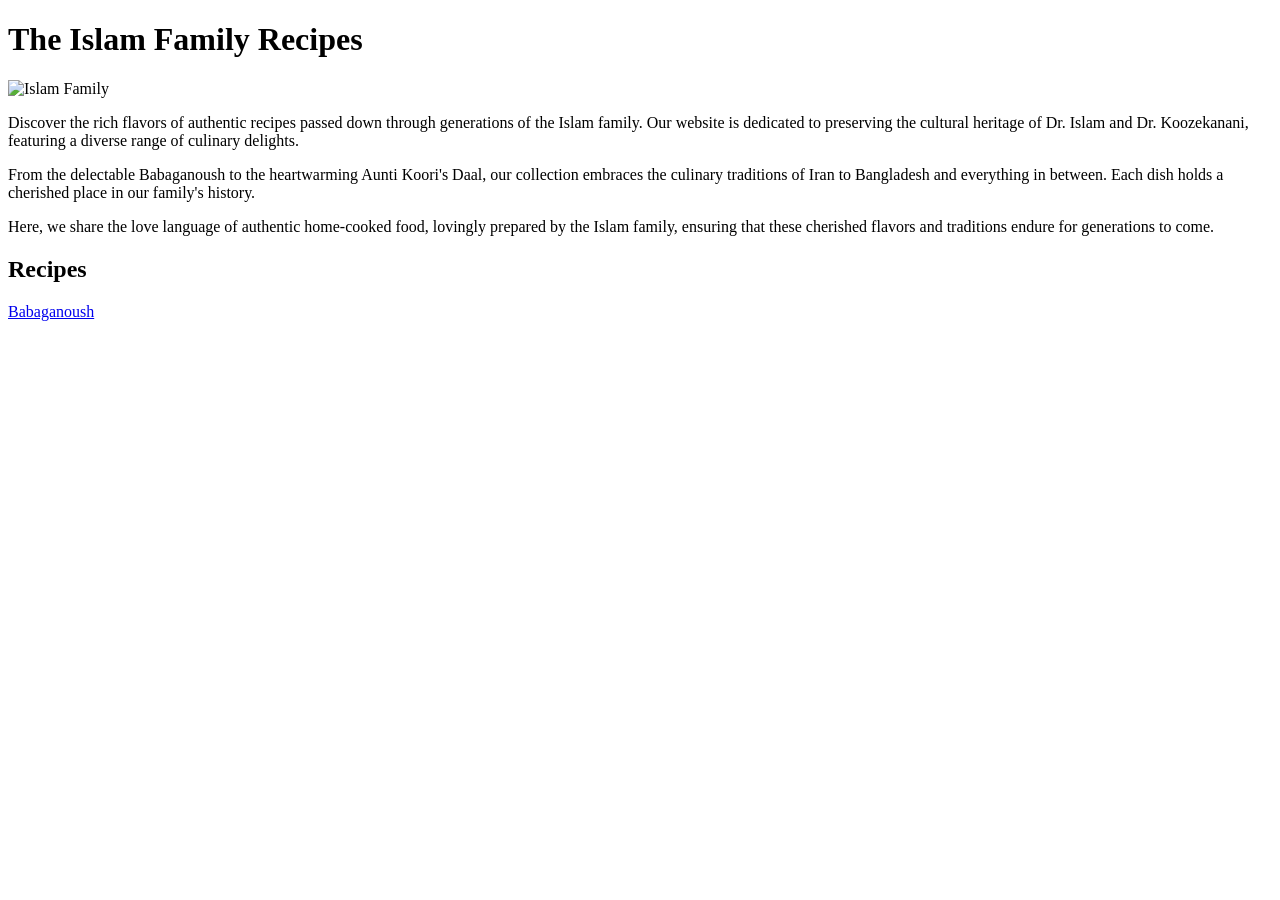
==== index.html @ 36fb1142 "Adding first skeleton attempt" ====
<!DOCTYPE html>
<html lang="en">
<head>
    <meta charset="UTF-8">
    <meta name="viewport" content="width=device-width, initial-scale=1.0">
    <title>Islam Recipes</title>
</head>
<body>
    <h1>
        The Islam Family Recipes
    </h1>
    <img src="./images/fam.png" alt="Islam Family"
    width="400"
    heigh="300">
    <p>Discover the rich flavors of authentic recipes passed down through generations of the Islam family. Our website is dedicated to preserving the cultural heritage of Dr. Islam and Dr. Koozekanani, featuring a diverse range of culinary delights.
    </p>
        <p>From the delectable Babaganoush to the heartwarming Aunti Koori's Daal, our collection embraces the culinary traditions of Iran to Bangladesh and everything in between. Each dish holds a cherished place in our family's history.
        </p>
    <p>Here, we share the love language of authentic home-cooked food, lovingly prepared by the Islam family, ensuring that these cherished flavors and traditions endure for generations to come.
    <h2>Recipes</h2>
    </p>
        <a href="recipes/babaganoush.html">Babaganoush</a>
 
</body>
</html>
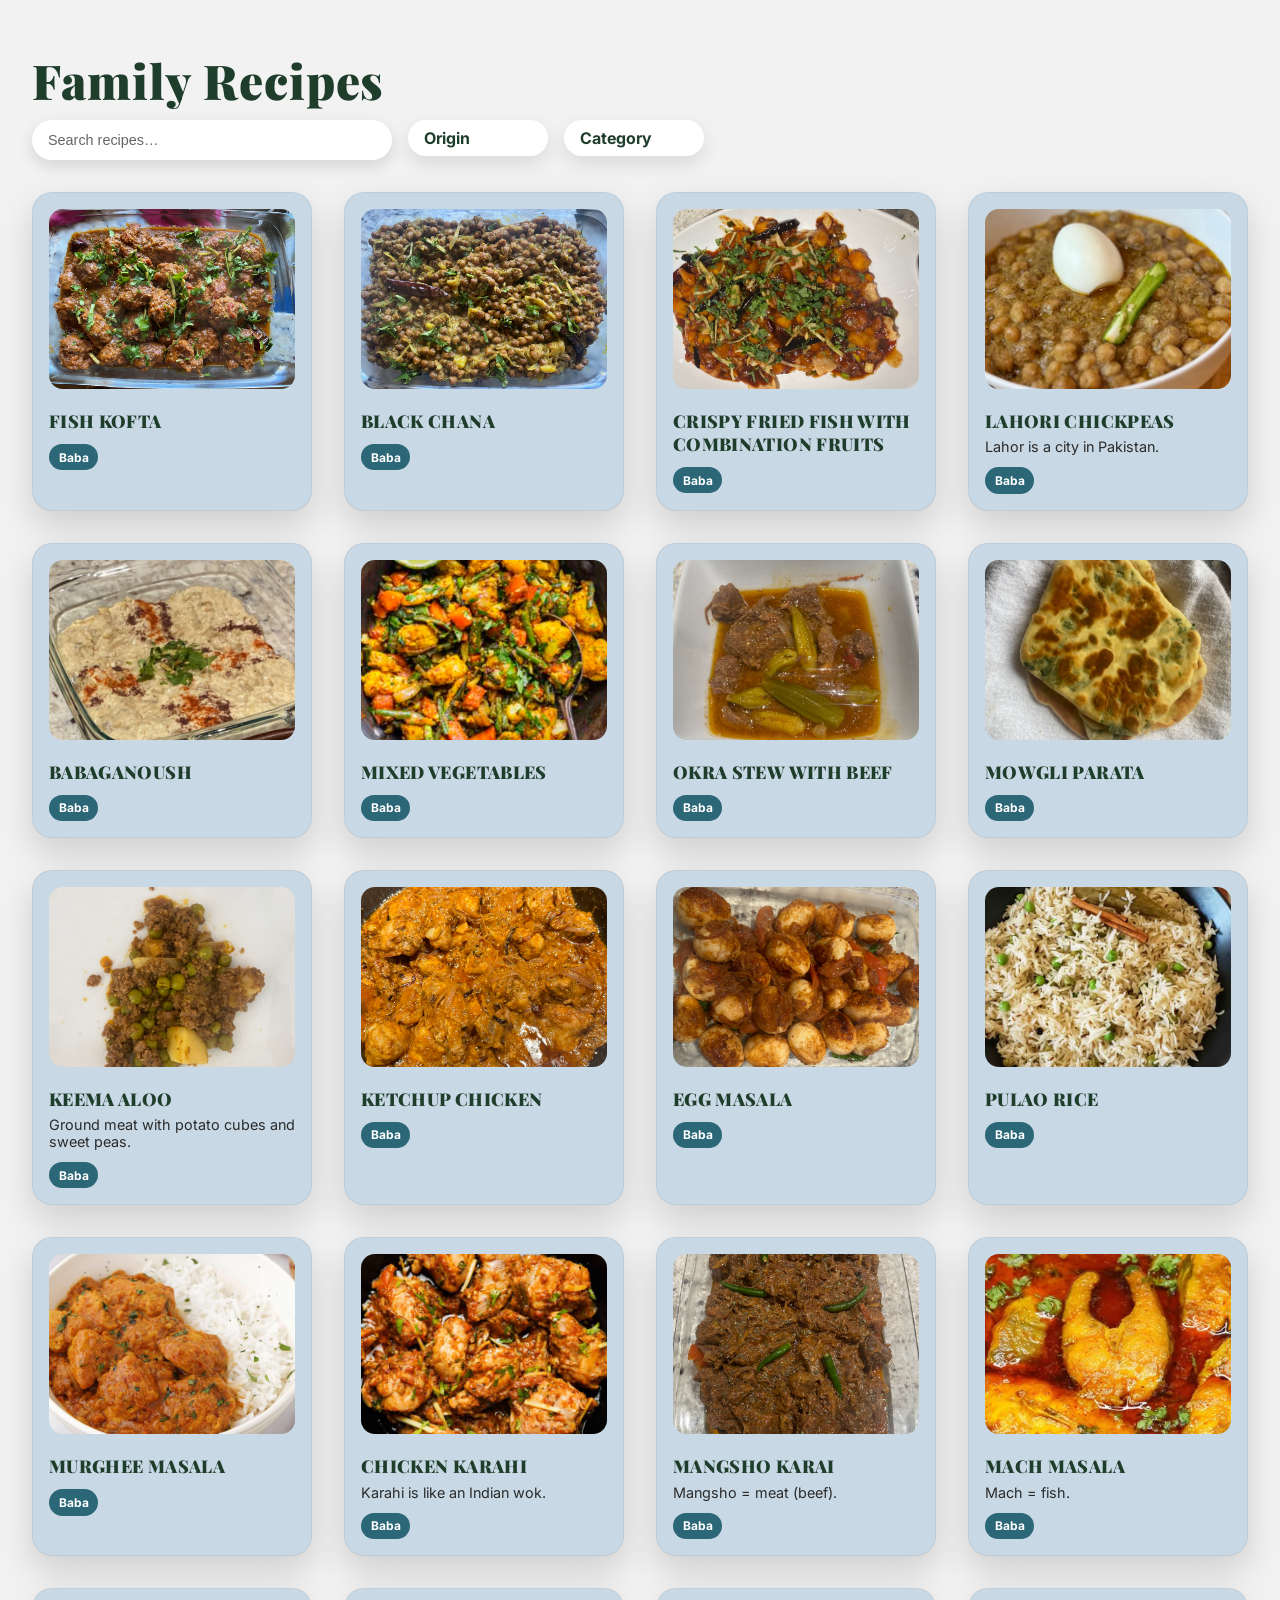
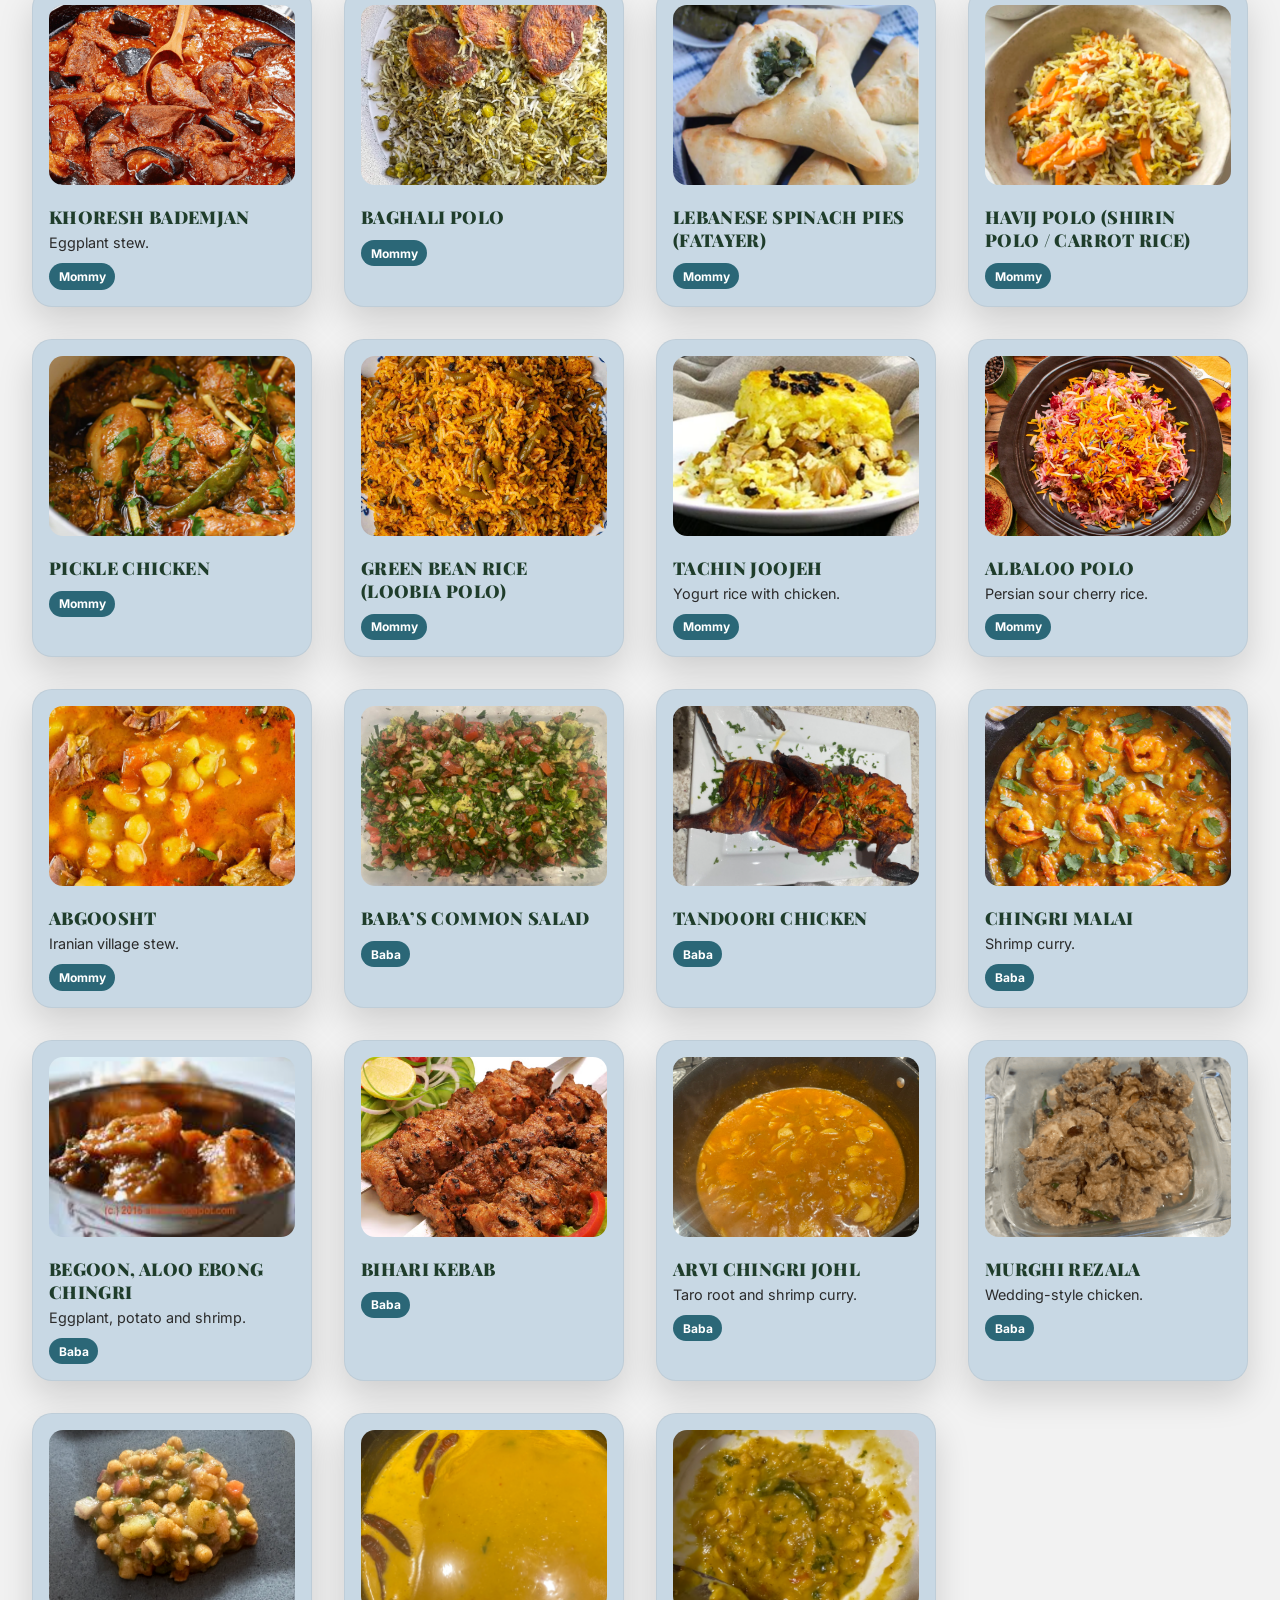
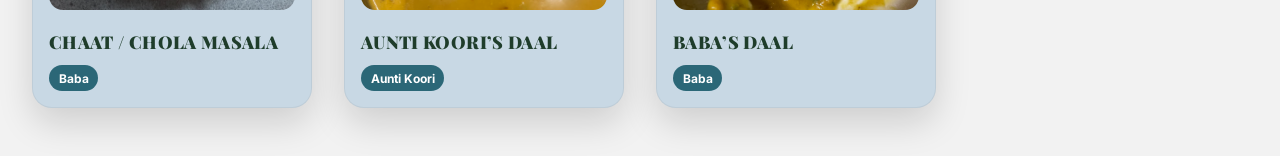
==== commit 17cafa30: "Updated" ====
--- a/index.html
+++ b/index.html
@@ -1,25 +1,42 @@
 <!DOCTYPE html>
 <html lang="en">
 <head>
-    <meta charset="UTF-8">
-    <meta name="viewport" content="width=device-width, initial-scale=1.0">
-    <title>Islam Recipes</title>
+  <meta charset="UTF-8" />
+  <title>Family Recipes</title>
+  <link rel="stylesheet" href="css/styles.css" />
 </head>
 <body>
-    <h1>
-        The Islam Family Recipes
-    </h1>
-    <img src="./images/fam.png" alt="Islam Family"
-    width="400"
-    heigh="300">
-    <p>Discover the rich flavors of authentic recipes passed down through generations of the Islam family. Our website is dedicated to preserving the cultural heritage of Dr. Islam and Dr. Koozekanani, featuring a diverse range of culinary delights.
-    </p>
-        <p>From the delectable Babaganoush to the heartwarming Aunti Koori's Daal, our collection embraces the culinary traditions of Iran to Bangladesh and everything in between. Each dish holds a cherished place in our family's history.
-        </p>
-    <p>Here, we share the love language of authentic home-cooked food, lovingly prepared by the Islam family, ensuring that these cherished flavors and traditions endure for generations to come.
-    <h2>Recipes</h2>
-    </p>
-        <a href="recipes/babaganoush.html">Babaganoush</a>
- 
+
+  <h1>Family Recipes</h1>
+
+  <div class="filters">
+    <input
+      type="text"
+      id="searchInput"
+      placeholder="Search recipes…"
+    />
+
+    <details class="filter-dropdown">
+      <summary>Origin</summary>
+      <label><input type="checkbox" value="Baba" class="filter-origin" /> Baba</label>
+      <label><input type="checkbox" value="Mommy" class="filter-origin" /> Mommy</label>
+    </details>
+
+    <details class="filter-dropdown">
+      <summary>Category</summary>
+      <label><input type="checkbox" value="Curry" class="filter-category" /> Curry</label>
+      <label><input type="checkbox" value="Rice" class="filter-category" /> Rice</label>
+      <label><input type="checkbox" value="Vegetarian" class="filter-category" /> Vegetarian</label>
+      <label><input type="checkbox" value="Seafood" class="filter-category" /> Seafood</label>
+      <label><input type="checkbox" value="Pakistani" class="filter-category" /> Pakistani</label>
+      <label><input type="checkbox" value="Bengali" class="filter-category" /> Bengali</label>
+      <label><input type="checkbox" value="Persian" class="filter-category" /> Persian</label>
+    </details>
+  </div>
+
+  <div id="recipe-grid"></div>
+
+  <!-- JS FILE -->
+  <script src="js/recipes.js"></script>
 </body>
-</html>+</html>
--- a/css/styles.css
+++ b/css/styles.css
@@ -0,0 +1,276 @@
+/* =========================
+   GOOGLE FONTS (REQUIRED)
+   ========================= */
+   @import url('https://fonts.googleapis.com/css2?family=Inter:wght@300;400;500&family=Playfair+Display:wght@500;600;700&display=swap');
+
+:root {
+    --bg-cream: #FBF6EE;
+    --card-yellow: #f5e6b7;
+    --deep-red: #8C1D18;
+    --saffron: #E3A166;
+    --emerald: #0FA58A;
+    --royal-blue: #1E3DB3;
+    --dark-green: #1F3D2B;
+    --text-dark: #2A2A2A;
+    --shadow-soft: 0 12px 30px rgba(0, 0, 0, 0.12);
+
+    --web-white: #f2f2f2;
+    --white: #ffffff;
+    --web-blue: #c8d8e4;
+    --web-dark-blue: #2b6777;
+    --web-green: #52ab98;
+
+  }
+  
+  /* RESET */
+  * {
+    box-sizing: border-box;
+    margin: 0;
+    padding: 0;
+  }
+  
+  /* PAGE */
+
+  body {
+    font-family: 'Inter', system-ui, -apple-system, sans-serif;
+    background-color: var(--web-white);
+    color: var(--dark-green);
+    padding: 3rem 2rem;
+  }
+  
+  
+  h1 {
+    font-size: 3rem;
+    font-weight: 900;
+    margin-bottom: 0.5rem;
+  }
+  h1, h2, h3 {
+    font-family: 'Playfair Display', serif;
+    letter-spacing: 0.02em;
+  }  
+  
+  p {
+    margin-bottom: 2rem;
+    color: #444;
+  }
+  
+  /* GRID */
+  #recipe-grid {
+    display: grid;
+    grid-template-columns: repeat(auto-fill, minmax(260px, 1fr));
+    gap: 2rem;
+  }
+  
+  /* CARD */
+  .recipe-card {
+    background-color: var(--web-blue);
+    border-radius: 20px;
+    padding: 1rem;
+    box-shadow: 0 15px 35px rgba(0,0,0,0.15);
+    transition: transform 0.2s ease, box-shadow 0.2s ease;
+  }
+  
+  .recipe-card:hover {
+    transform: translateY(-6px);
+    box-shadow: 0 20px 45px rgba(0,0,0,0.2);
+  }
+  
+  /* IMAGE */
+  .recipe-card img {
+    width: 100%;
+    height: 180px;
+    object-fit: cover;
+    border-radius: 14px;
+    background-color: var(--sage);
+    margin-bottom: 1rem;
+  }
+  
+  /* TEXT */
+  .recipe-card h3 {
+    font-size: 1.1rem;
+    font-weight: 900;
+    text-transform: uppercase;
+    margin-bottom: 0.4rem;
+  }
+  
+  .recipe-card p {
+    font-size: 0.9rem;
+    margin-bottom: 0.75rem;
+    color: #2b2b2b;
+  }
+  
+  /* TAG */
+  .recipe-card span {
+    display: inline-block;
+    font-size: 0.75rem;
+    font-weight: 700;
+    padding: 0.35rem 0.6rem;
+    border-radius: 999px;
+    background-color: var(--web-dark-blue);
+    color: white;
+  }
+  /* ---------- RECIPE PAGE ---------- */
+
+.recipe-page {
+    max-width: 800px;
+    margin: 0 auto;
+  }
+  
+  .recipe-page h1 {
+    font-size: 2.5rem;
+    margin-bottom: 0.5rem;
+  }
+  
+  .recipe-origin {
+    display: inline-block;
+    background: var(--web-dark-blue);
+    color: white;
+    padding: 0.4rem 0.7rem;
+    border-radius: 999px;
+    font-size: 0.75rem;
+    margin-bottom: 1.5rem;
+  }
+  
+  .recipe-image {
+    width: 100%;
+    height: 320px;
+    object-fit: cover;
+    border-radius: 18px;
+    margin: 1.5rem 0;
+    background: var(--sage);
+  }
+  
+  .recipe-description {
+    font-size: 1.1rem;
+    margin-bottom: 2rem;
+  }
+  
+  .recipe-page h2 {
+    margin-top: 2rem;
+    margin-bottom: 0.75rem;
+  }
+  
+  .recipe-page ul,
+  .recipe-page ol {
+    padding-left: 1.5rem;
+  }
+  
+  .recipe-page li {
+    margin-bottom: 0.5rem;
+  }
+  
+  .recipe-notes {
+    background: white;
+    padding: 1.5rem;
+    border-radius: 14px;
+    margin-top: 2rem;
+    box-shadow: 0 8px 20px rgba(0,0,0,0.08);
+  }
+  
+/* Remove underline from links in cards & notes */
+.recipe-card a,
+.recipe-notes a {
+  text-decoration: none;
+  color: inherit;
+}
+
+/* Optional: subtle hover instead of underline */
+.recipe-card a:hover,
+.recipe-notes a:hover {
+  opacity: 0.85;
+}
+
+/* REMOVE underline from ALL recipe links */
+a {
+    text-decoration: none;
+    color: inherit;
+  }
+  
+  /* Prevent underline on hover/focus/visited */
+  a:hover,
+  a:focus,
+  a:visited {
+    text-decoration: none;
+  }
+  
+  .recipe-card {
+    border: 1px solid rgba(0, 0, 0, 0.05);
+  }
+  
+  .recipe-card:hover img {
+    transform: scale(1.01);
+    transition: transform 0.3s ease;
+  }
+  
+  .filters {
+    margin-bottom: 2rem;
+  }
+  
+  #searchInput {
+    width: 100%;
+    max-width: 360px;
+    padding: 0.75rem 1rem;
+    border-radius: 999px;
+    border: none;
+    font-size: 0.9rem;
+    box-shadow: 0 6px 16px rgba(0,0,0,0.12);
+    outline: none;
+  }
+  
+  #searchInput::placeholder {
+    color: #666;
+  }
+  
+  .filters {
+    display: flex;
+    gap: 1rem;
+    align-items: flex-start;
+    flex-wrap: wrap;
+    margin-bottom: 2rem;
+  }
+  
+  /* Dropdown container */
+.filter-dropdown {
+    position: relative;
+    background: white;
+    border-radius: 999px;
+    padding: 0.5rem 1rem;
+    box-shadow: 0 8px 20px rgba(0,0,0,0.1);
+    cursor: pointer;
+    min-width: 140px;
+  }
+  
+  /* Summary button */
+  .filter-dropdown summary {
+    list-style: none;
+    font-weight: 700;
+    cursor: pointer;
+  }
+  
+  /* Hide default arrow */
+  .filter-dropdown summary::-webkit-details-marker {
+    display: none;
+  }
+  
+  /* OPEN STATE */
+  .filter-dropdown[open] {
+    border-radius: 16px;
+    padding-bottom: 1rem;
+  }
+  
+  /* Dropdown content spacing */
+  .filter-dropdown[open] summary {
+    margin-bottom: 0.5rem;
+    border-bottom: 1px solid rgba(0,0,0,0.08);
+    padding-bottom: 0.4rem;
+  }
+  
+  /* Checkbox list */
+  .filter-dropdown label {
+    display: block;
+    margin-top: 0.5rem;
+    font-weight: 500;
+    cursor: pointer;
+  }
+  
+  
